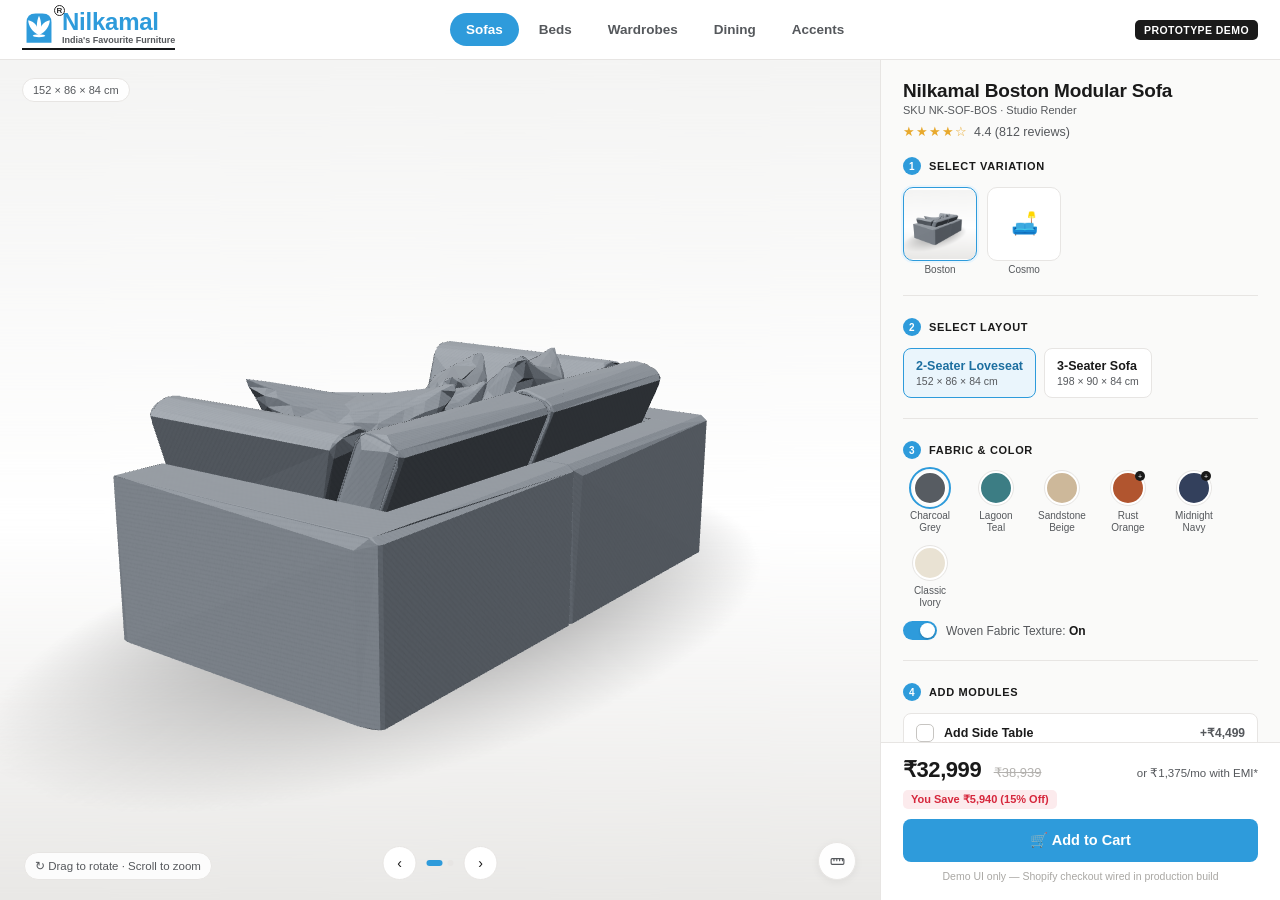
==== index.html @ 1530ca04 "fix: Boston sofa GLBs (sofa1-var1/var2) shipped with KHR_materials_unlit + no vertex normals, unlike" ====
<!doctype html>
<html lang="en">
<head>
<meta charset="utf-8" />
<meta name="viewport" content="width=device-width, initial-scale=1" />
<title>Nilkamal 3D Configurator — Demo Prototype</title>
<link rel="stylesheet" href="./css/style.css" />
<script type="importmap">
{
  "imports": {
    "three": "./vendor/three/three.module.min.js"
  }
}
</script>
</head>
<body>

<header class="topbar">
  <div class="brand">
    <div class="brand-icon-wrap">
      <svg class="brand-icon" viewBox="0 0 60 60" xmlns="http://www.w3.org/2000/svg">
        <path d="M8,58 L8,22 Q8,6 24,6 L36,6 Q52,6 52,22 L52,58 Z" fill="#2E9BDB"/>
        <path d="M30,44 C25,35 25,20 30,10 C35,20 35,35 30,44 Z" fill="#ffffff"/>
        <path d="M30,44 C18,39 11,27 11,18 C23,20 30,31 30,44 Z" fill="#ffffff"/>
        <path d="M30,44 C42,39 49,27 49,18 C37,20 30,31 30,44 Z" fill="#ffffff"/>
        <ellipse cx="30" cy="45.5" rx="11" ry="2.6" fill="#ffffff"/>
      </svg>
      <span class="brand-reg">R</span>
    </div>
    <div class="brand-text">
      <span class="brand-word">Nilkamal</span>
      <span class="brand-tag">India's Favourite Furniture</span>
    </div>
  </div>
  <nav class="navtabs" id="navtabs"></nav>
  <div class="topbar-right">
    <span class="demo-pill">Prototype Demo</span>
  </div>
</header>

<div class="app">
  <div class="viewer-col">
    <canvas id="viewer-canvas"></canvas>
    <svg id="dimOverlay" class="dim-overlay"></svg>

    <div class="viewer-topleft" id="viewer-dims">152 × 86 × 84 cm</div>

    <div class="viewer-loading" id="viewer-loading">
      <div class="spinner"></div>
      <span>Loading model…</span>
    </div>

    <div class="toast" id="toast"><span class="dot"></span><span id="toast-text">Added to cart</span></div>

    <div class="viewer-hint">↻ Drag to rotate · Scroll to zoom</div>

    <button class="viewer-fab" id="toggleDims" title="Show measurements" aria-pressed="false">
      <svg width="17" height="17" viewBox="0 0 24 24" fill="none" xmlns="http://www.w3.org/2000/svg">
        <rect x="3" y="8" width="18" height="8" rx="1.5" stroke="currentColor" stroke-width="1.6"/>
        <path d="M7 8v3M11 8v3M15 8v3M19 8v3" stroke="currentColor" stroke-width="1.6" stroke-linecap="round"/>
      </svg>
    </button>

    <div class="viewer-nav">
      <button class="viewer-arrow" id="prevConfig">‹</button>
      <div class="viewer-dots" id="viewerDots"></div>
      <button class="viewer-arrow" id="nextConfig">›</button>
    </div>
  </div>

  <aside class="panel-col">
    <div class="panel-scroll" id="panel-scroll">
      <div class="p-title" id="p-title">—</div>
      <div class="p-sku" id="p-sku">—</div>
      <div class="p-rating">
        <span class="stars" id="p-stars">★★★★★</span>
        <span id="p-reviews">0 reviews</span>
      </div>

      <div id="steps"></div>
    </div>

    <div class="pricebar">
      <div class="price-row">
        <div>
          <span class="price-main" id="price-main">₹0</span>
          <span class="price-strike" id="price-strike"></span>
        </div>
        <div class="price-emi" id="price-emi">or ₹0/mo with EMI*</div>
      </div>
      <div class="price-save" id="price-save"></div>
      <button class="cta" id="addToCart">🛒 Add to Cart</button>
      <div class="cta-note">Demo UI only — Shopify checkout wired in production build</div>
    </div>
  </aside>
</div>

<script type="module" src="./js/main.js"></script>
</body>
</html>
---- css/style.css ----
:root {
  --brand: #2E9BDB;
  --brand-dark: #1D6FA0;
  --brand-tint: #EAF5FC;
  --navy: #0F2A47;
  --sale: #D6273C;
  --ink: #1a1a1a;
  --ink-soft: #55585c;
  --line: #e7e5e3;
  --panel: #fafaf9;
  --bg: #ffffff;
  --success: #1e8e4f;
  --radius: 10px;
  --font: -apple-system, BlinkMacSystemFont, "Segoe UI", Roboto, Helvetica, Arial, sans-serif;
}

* { box-sizing: border-box; }
html, body { height: 100%; }
body {
  margin: 0;
  font-family: var(--font);
  color: var(--ink);
  background: var(--bg);
  -webkit-font-smoothing: antialiased;
  overflow: hidden;
}

/* ---------- Header ---------- */
.topbar {
  height: 60px;
  display: flex;
  align-items: center;
  justify-content: space-between;
  padding: 0 22px;
  border-bottom: 1px solid var(--line);
  background: #fff;
  position: relative;
  z-index: 20;
}
.brand {
  display: flex;
  align-items: flex-end;
  gap: 6px;
  position: relative;
  padding-bottom: 3px;
  border-bottom: 2.5px solid #16181a;
}
.brand-icon-wrap { position: relative; flex-shrink: 0; margin-bottom: 1px; }
.brand-icon { width: 34px; height: 34px; display: block; }
.brand-reg {
  position: absolute;
  top: -5px;
  right: -9px;
  font-size: 8px;
  font-weight: 700;
  color: #2a2a2a;
  border: 1px solid #2a2a2a;
  border-radius: 50%;
  width: 11px;
  height: 11px;
  display: flex;
  align-items: center;
  justify-content: center;
  background: #fff;
}
.brand-text { display: flex; flex-direction: column; line-height: 1; }
.brand-word {
  font-family: "Arial Rounded MT Bold", "Segoe UI", Verdana, var(--font);
  font-weight: 800;
  font-size: 24px;
  letter-spacing: -0.01em;
  color: var(--brand);
}
.brand-tag {
  font-size: 9px;
  color: var(--ink-soft);
  font-weight: 600;
  white-space: nowrap;
  margin-top: 2px;
}
.navtabs { display: flex; gap: 4px; }
.navtab {
  border: none;
  background: transparent;
  padding: 9px 16px;
  font-size: 13.5px;
  font-weight: 600;
  color: var(--ink-soft);
  cursor: pointer;
  border-radius: 999px;
  transition: background .15s, color .15s;
}
.navtab:hover { background: var(--brand-tint); color: var(--brand-dark); }
.navtab.active { background: var(--brand); color: #fff; }
.topbar-right { display: flex; align-items: center; gap: 14px; font-size: 12px; color: var(--ink-soft); }
.demo-pill {
  font-size: 10.5px;
  font-weight: 700;
  letter-spacing: .04em;
  text-transform: uppercase;
  background: var(--ink);
  color: #fff;
  padding: 4px 9px;
  border-radius: 5px;
}

/* ---------- Layout ---------- */
.app { height: calc(100% - 60px); display: flex; }
.viewer-col { flex: 1 1 auto; position: relative; background: #fff; min-width: 0; }
.panel-col {
  width: 400px;
  flex: 0 0 400px;
  border-left: 1px solid var(--line);
  background: var(--panel);
  display: flex;
  flex-direction: column;
  height: 100%;
}

/* ---------- Viewer ---------- */
#viewer-canvas { position: absolute; inset: 0; display: block; width: 100%; height: 100%; }

.dim-overlay {
  position: absolute;
  inset: 0;
  width: 100%;
  height: 100%;
  pointer-events: none;
  transition: opacity .15s;
}
.dim-line { stroke: #7a7d82; stroke-width: 1.2; }
.dim-group.dim-width .dim-line, .dim-group.dim-height .dim-line { stroke: #8b8e93; }
.dim-label-bg { fill: #ffffff; stroke: #e2e0dd; stroke-width: 1; rx: 4; ry: 4; }
.dim-label {
  font-family: var(--font);
  font-size: 11px;
  font-weight: 700;
  fill: var(--ink);
  text-anchor: middle;
  dominant-baseline: middle;
}
.viewer-hint {
  position: absolute;
  bottom: 20px;
  left: 24px;
  font-size: 11.5px;
  color: var(--ink-soft);
  display: flex;
  align-items: center;
  gap: 6px;
  background: rgba(255,255,255,.85);
  padding: 6px 10px;
  border-radius: 999px;
  border: 1px solid var(--line);
  pointer-events: none;
}
.viewer-nav {
  position: absolute;
  bottom: 20px;
  left: 50%;
  transform: translateX(-50%);
  display: flex;
  align-items: center;
  gap: 10px;
}
.viewer-arrow {
  width: 34px; height: 34px;
  border-radius: 50%;
  border: 1px solid var(--line);
  background: #fff;
  display: flex; align-items: center; justify-content: center;
  cursor: pointer;
  font-size: 14px;
  color: var(--ink);
  transition: border-color .15s, color .15s;
}
.viewer-arrow:hover { border-color: var(--brand); color: var(--brand); }
.viewer-dots { display: flex; gap: 5px; }
.viewer-dot { width: 6px; height: 6px; border-radius: 50%; background: var(--line); }
.viewer-dot.active { background: var(--brand); width: 16px; border-radius: 4px; }

.viewer-fab {
  position: absolute;
  bottom: 20px;
  right: 24px;
  width: 38px; height: 38px;
  border-radius: 50%;
  border: 1px solid var(--line);
  background: rgba(255,255,255,.92);
  display: flex; align-items: center; justify-content: center;
  cursor: pointer;
  color: var(--ink-soft);
  box-shadow: 0 2px 8px rgba(0,0,0,.06);
  transition: border-color .15s, color .15s, background .15s;
}
.viewer-fab:hover { border-color: var(--brand); color: var(--brand); }
.viewer-fab.active { background: var(--brand); border-color: var(--brand); color: #fff; }

.viewer-topleft {
  position: absolute; top: 18px; left: 22px;
  font-size: 11px; color: var(--ink-soft);
  background: rgba(255,255,255,.85);
  padding: 5px 10px; border-radius: 999px;
  border: 1px solid var(--line);
}
.viewer-loading {
  position: absolute; inset: 0;
  display: flex; align-items: center; justify-content: center;
  background: rgba(255,255,255,.72);
  font-size: 13px; color: var(--ink-soft);
  gap: 10px;
  transition: opacity .2s;
  pointer-events: none;
}
.viewer-loading.hidden { opacity: 0; }
.spinner {
  width: 18px; height: 18px;
  border-radius: 50%;
  border: 2px solid var(--line);
  border-top-color: var(--brand);
  animation: spin .8s linear infinite;
}
@keyframes spin { to { transform: rotate(360deg); } }

.toast {
  position: absolute;
  top: 20px; right: 24px;
  background: var(--ink);
  color: #fff;
  padding: 10px 16px;
  border-radius: 8px;
  font-size: 13px;
  display: flex; align-items: center; gap: 8px;
  opacity: 0;
  transform: translateY(-8px);
  transition: opacity .25s, transform .25s;
  pointer-events: none;
}
.toast.show { opacity: 1; transform: translateY(0); }
.toast .dot { width: 7px; height: 7px; border-radius: 50%; background: var(--success); }

/* ---------- Panel ---------- */
.panel-scroll { flex: 1 1 auto; overflow-y: auto; padding: 20px 22px 10px; scroll-behavior: smooth; }
.panel-scroll::-webkit-scrollbar { width: 7px; }
.panel-scroll::-webkit-scrollbar-thumb { background: #ddd; border-radius: 4px; }
#steps { transition: opacity .16s ease; }
#steps.fading { opacity: 0.35; }

.p-title { font-size: 19px; font-weight: 700; margin: 0 0 2px; letter-spacing: -0.01em; }
.p-sku { font-size: 11px; color: var(--ink-soft); margin-bottom: 8px; }
.p-rating { display: flex; align-items: center; gap: 6px; font-size: 12.5px; color: var(--ink-soft); margin-bottom: 18px; }
.stars { color: #e8a92d; letter-spacing: 1px; }

.step {
  margin-bottom: 22px;
  padding-bottom: 20px;
  border-bottom: 1px solid var(--line);
}
.step:last-child { border-bottom: none; }
.step-label {
  font-size: 11px;
  font-weight: 700;
  letter-spacing: .06em;
  text-transform: uppercase;
  color: var(--ink);
  display: flex;
  align-items: center;
  gap: 8px;
  margin-bottom: 12px;
}
.step-num {
  width: 18px; height: 18px;
  border-radius: 50%;
  background: var(--brand);
  color: #fff;
  font-size: 10px;
  display: flex; align-items: center; justify-content: center;
  font-weight: 800;
}

.chip-row { display: flex; flex-wrap: wrap; gap: 8px; }
.chip {
  border: 1px solid var(--line);
  background: #fff;
  border-radius: 8px;
  padding: 10px 12px;
  cursor: pointer;
  font-size: 12.5px;
  font-weight: 600;
  color: var(--ink);
  transition: border-color .15s, background .15s;
  display: flex;
  flex-direction: column;
  gap: 2px;
  min-width: 92px;
}
.chip .chip-sub { font-size: 10.5px; color: var(--ink-soft); font-weight: 500; }
.chip:hover { border-color: var(--brand); }
.chip.active { border-color: var(--brand); background: var(--brand-tint); color: var(--brand-dark); }

.thumb-row { display: flex; flex-wrap: wrap; gap: 10px; }
.thumb-btn {
  width: 74px; height: 74px;
  border-radius: 10px;
  border: 1.5px solid var(--line);
  background: #fff center/contain no-repeat;
  cursor: pointer;
  position: relative;
  overflow: hidden;
  transition: border-color .15s, box-shadow .15s;
}
.thumb-btn:hover { border-color: var(--brand); }
.thumb-btn.active { border-color: var(--brand); box-shadow: 0 0 0 2px var(--brand-tint); }
.thumb-btn .thumb-fallback {
  position: absolute; inset: 0;
  display: flex; align-items: center; justify-content: center;
  font-size: 22px;
}
.thumb-label {
  font-size: 10px;
  text-align: center;
  color: var(--ink-soft);
  margin-top: 3px;
  max-width: 74px;
}
.thumb-wrap { display: flex; flex-direction: column; align-items: center; }

.swatch-row { display: flex; flex-wrap: wrap; gap: 12px; }
.swatch-wrap { display: flex; flex-direction: column; align-items: center; gap: 5px; width: 54px; }
.swatch {
  width: 34px; height: 34px;
  border-radius: 50%;
  cursor: pointer;
  border: 2px solid #fff;
  outline: 1px solid var(--line);
  position: relative;
  transition: outline-color .15s, transform .1s;
}
.swatch:hover { transform: scale(1.06); }
.swatch.active { outline: 2px solid var(--brand); outline-offset: 2px; }
.swatch .premium-dot {
  position: absolute; top: -2px; right: -2px;
  width: 10px; height: 10px; border-radius: 50%;
  background: var(--ink); color: #fff; font-size: 7px;
  display: flex; align-items: center; justify-content: center;
}
.swatch-label { font-size: 10px; color: var(--ink-soft); text-align: center; line-height: 1.2; }

.module-row { display: flex; flex-direction: column; gap: 10px; }
.module-item {
  display: flex; align-items: center; justify-content: space-between;
  border: 1px solid var(--line);
  border-radius: 8px;
  padding: 10px 12px;
  cursor: pointer;
  background: #fff;
  transition: border-color .15s, background .15s;
}
.module-item.active { border-color: var(--brand); background: var(--brand-tint); }
.module-left { display: flex; align-items: center; gap: 10px; font-size: 12.5px; font-weight: 600; }
.module-checkbox {
  width: 18px; height: 18px;
  border-radius: 5px;
  border: 1.5px solid #c7c5c2;
  display: flex; align-items: center; justify-content: center;
  font-size: 11px; color: #fff;
  flex-shrink: 0;
}
.module-item.active .module-checkbox { background: var(--brand); border-color: var(--brand); }
.module-price { font-size: 12px; color: var(--ink-soft); font-weight: 600; }

.texture-toggle {
  display: flex;
  align-items: center;
  gap: 9px;
  margin-top: 12px;
  cursor: pointer;
  user-select: none;
}
.tt-track {
  width: 34px; height: 19px;
  border-radius: 999px;
  background: #d9d7d3;
  position: relative;
  transition: background .15s;
  flex-shrink: 0;
}
.texture-toggle.active .tt-track { background: var(--brand); }
.tt-thumb {
  position: absolute;
  top: 2px; left: 2px;
  width: 15px; height: 15px;
  border-radius: 50%;
  background: #fff;
  box-shadow: 0 1px 2px rgba(0,0,0,.25);
  transition: left .15s;
}
.texture-toggle.active .tt-thumb { left: 17px; }
.tt-label { font-size: 12px; color: var(--ink-soft); }
.tt-label strong { color: var(--ink); font-weight: 700; }

.stepper-row { display: flex; align-items: center; gap: 14px; }
.stepper-btn {
  width: 30px; height: 30px; border-radius: 50%;
  border: 1px solid var(--line); background: #fff;
  font-size: 15px; cursor: pointer; color: var(--ink);
  display: flex; align-items: center; justify-content: center;
}
.stepper-btn:hover { border-color: var(--brand); color: var(--brand); }
.stepper-btn:disabled { opacity: .35; cursor: not-allowed; }
.stepper-val { font-size: 14px; font-weight: 700; min-width: 90px; text-align: center; }

/* ---------- Price bar ---------- */
.pricebar {
  border-top: 1px solid var(--line);
  background: #fff;
  padding: 14px 22px 18px;
  flex-shrink: 0;
}
.price-row { display: flex; align-items: baseline; justify-content: space-between; margin-bottom: 6px; }
.price-main { font-size: 22px; font-weight: 800; letter-spacing: -0.02em; }
.price-strike { font-size: 13px; color: #b3b1ae; text-decoration: line-through; margin-left: 8px; font-weight: 500; }
.price-emi { font-size: 11.5px; color: var(--ink-soft); }
.price-save {
  font-size: 11px;
  font-weight: 700;
  color: var(--sale);
  background: #FCEBED;
  display: inline-block;
  padding: 3px 8px;
  border-radius: 5px;
  margin-bottom: 10px;
}
.cta {
  width: 100%;
  border: none;
  background: var(--brand);
  color: #fff;
  font-size: 14.5px;
  font-weight: 700;
  padding: 13px 0;
  border-radius: 8px;
  cursor: pointer;
  transition: background .15s, transform .05s;
  display: flex; align-items: center; justify-content: center; gap: 8px;
}
.cta:hover { background: var(--brand-dark); }
.cta:active { transform: scale(.99); }
.cta-note { text-align: center; font-size: 10.5px; color: #a9a7a3; margin-top: 8px; }

/* scrollbar for panel on firefox */
.panel-scroll { scrollbar-width: thin; }

@media (max-width: 980px) {
  .panel-col { width: 340px; flex-basis: 340px; }
  .brand-tag { display: none; }
}
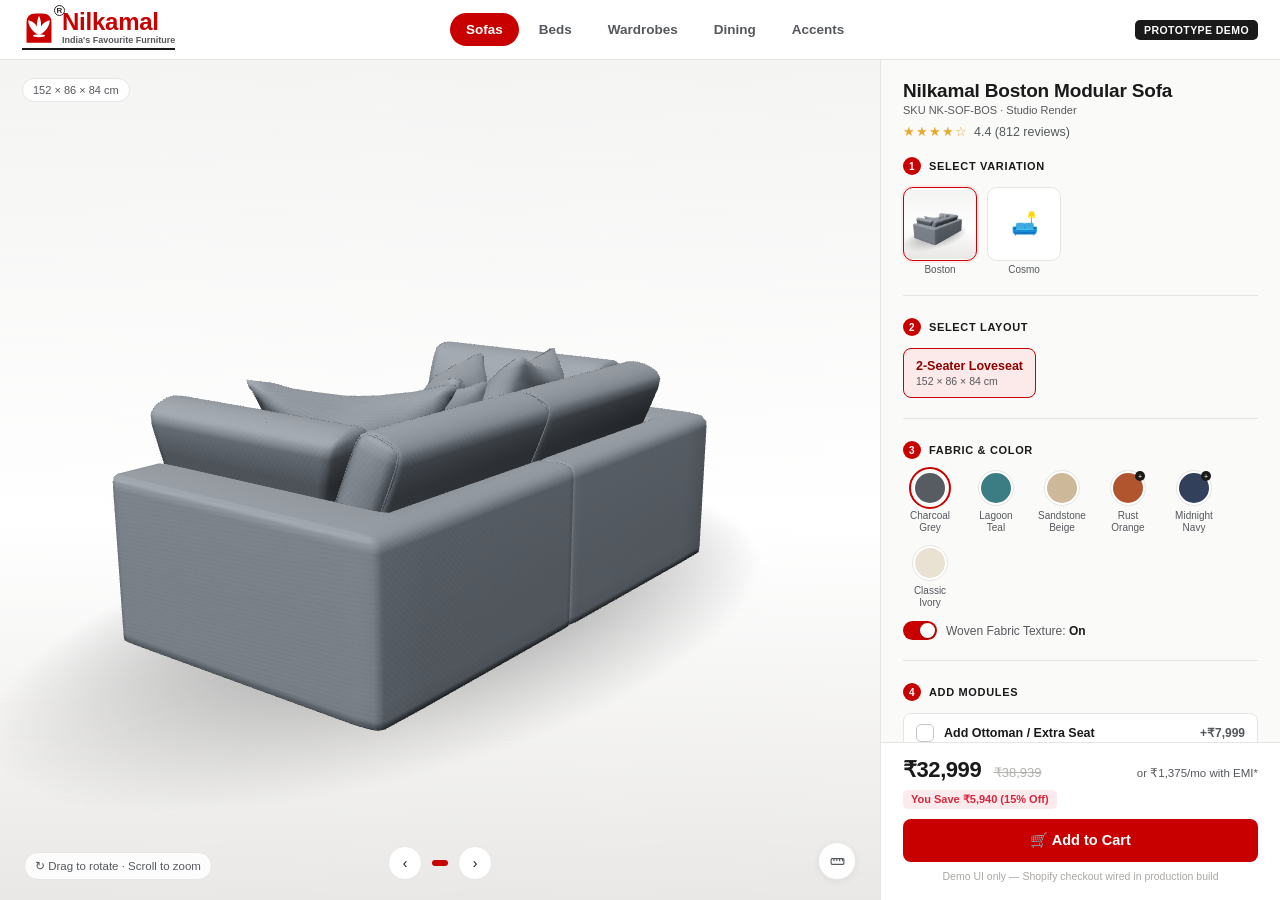
==== commit f3638293: "style: apply red theme to homepage configurator" ====
--- a/index.html
+++ b/index.html
@@ -19,7 +19,7 @@
   <div class="brand">
     <div class="brand-icon-wrap">
       <svg class="brand-icon" viewBox="0 0 60 60" xmlns="http://www.w3.org/2000/svg">
-        <path d="M8,58 L8,22 Q8,6 24,6 L36,6 Q52,6 52,22 L52,58 Z" fill="#2E9BDB"/>
+        <path d="M8,58 L8,22 Q8,6 24,6 L36,6 Q52,6 52,22 L52,58 Z" fill="#C80000"/>
         <path d="M30,44 C25,35 25,20 30,10 C35,20 35,35 30,44 Z" fill="#ffffff"/>
         <path d="M30,44 C18,39 11,27 11,18 C23,20 30,31 30,44 Z" fill="#ffffff"/>
         <path d="M30,44 C42,39 49,27 49,18 C37,20 30,31 30,44 Z" fill="#ffffff"/>
--- a/css/style.css
+++ b/css/style.css
@@ -1,7 +1,13 @@
 :root {
-  --brand: #2E9BDB;
-  --brand-dark: #1D6FA0;
-  --brand-tint: #EAF5FC;
+  /* Rebrand: blue -> Nilkamal red (#C80000), matching nilkamalhomes.com.
+     --brand-dark/--brand-tint re-derived at the same HSL saturation/
+     lightness ratios as the original blue trio (same approach used for
+     the /modular/ configurator's rebrand) so hover/tint states keep the
+     same relative contrast. White-on-brand text (.cta, .navtab.active,
+     .step-num) checked at 6.08:1 against #C80000, passes WCAG AA. */
+  --brand: #C80000;
+  --brand-dark: #8D0101;
+  --brand-tint: #FCEAEA;
   --navy: #0F2A47;
   --sale: #D6273C;
   --ink: #1a1a1a;
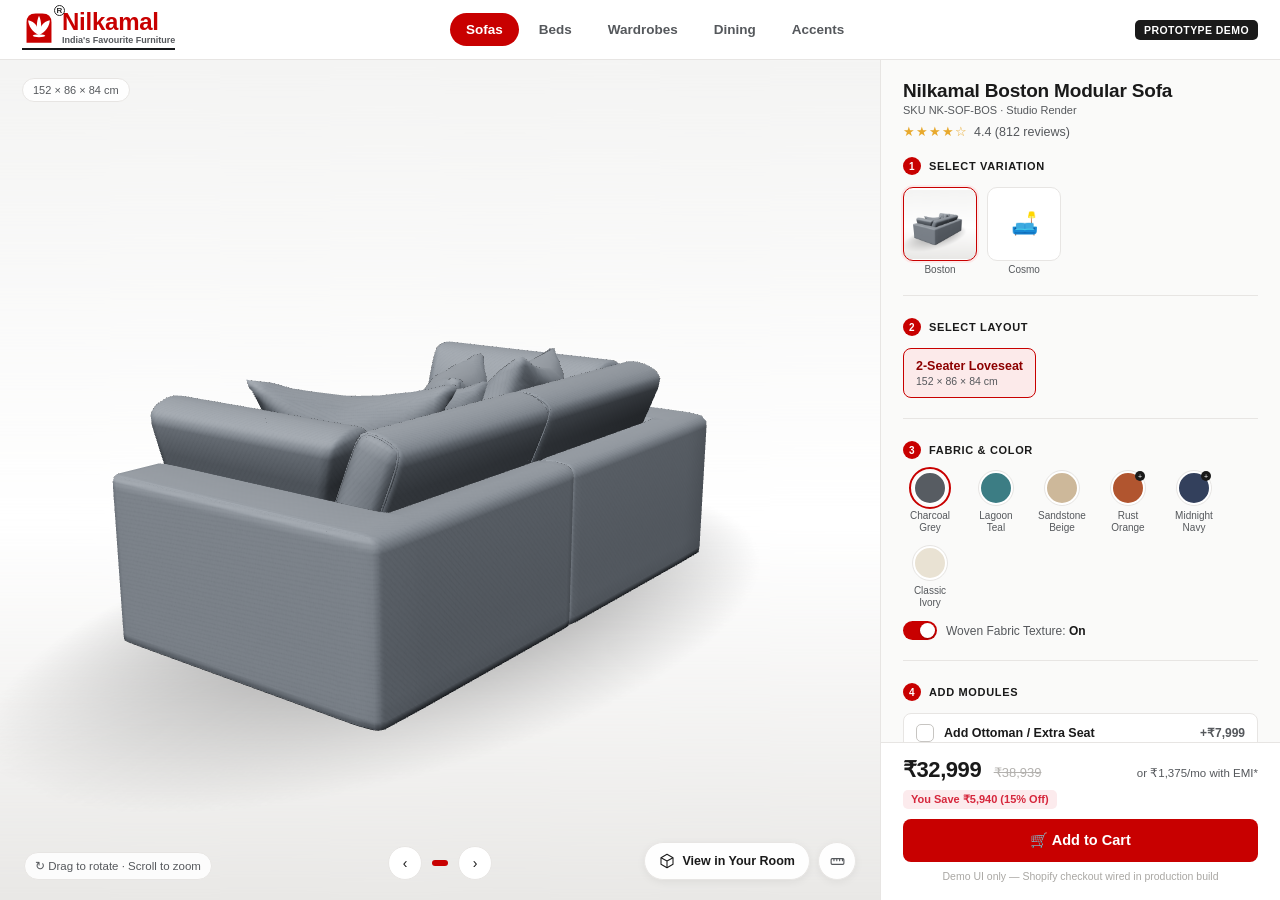
==== commit 9bc09fd0: "feat: add Android WebXR AR flow with floor detection" ====
--- a/index.html
+++ b/index.html
@@ -61,6 +61,26 @@
       </svg>
     </button>
 
+    <button class="ar-fab" id="arButton" title="View in your room (AR)">
+      <svg width="16" height="16" viewBox="0 0 24 24" fill="none" xmlns="http://www.w3.org/2000/svg">
+        <path d="M12 2 3 7v10l9 5 9-5V7l-9-5Z" stroke="currentColor" stroke-width="1.6" stroke-linejoin="round"/>
+        <path d="M3 7l9 5 9-5M12 12v10" stroke="currentColor" stroke-width="1.6" stroke-linejoin="round"/>
+      </svg>
+      <span>View in Your Room</span>
+    </button>
+
+    <!-- WebXR "dom-overlay" root: hidden until an AR session is active, then
+         used for the scanning prompt / placement hint / exit control. Android
+         + Chrome only (see js/ar.js); no effect on desktop rendering. -->
+    <div class="ar-overlay" id="arOverlay">
+      <button class="ar-exit" id="arExitBtn" title="Exit AR" aria-label="Exit AR">&#10005;</button>
+      <div class="ar-banner" id="arBanner">
+        <span class="ar-banner-dot"></span>
+        <span id="arBannerText">Move your phone slowly to find a floor&hellip;</span>
+      </div>
+      <div class="ar-hint" id="arHint"></div>
+    </div>
+
     <div class="viewer-nav">
       <button class="viewer-arrow" id="prevConfig">‹</button>
       <div class="viewer-dots" id="viewerDots"></div>
@@ -96,5 +116,6 @@
 </div>
 
 <script type="module" src="./js/main.js"></script>
+<script type="module" src="./js/ar.js"></script>
 </body>
 </html>
--- a/css/style.css
+++ b/css/style.css
@@ -202,6 +202,79 @@
 .viewer-fab:hover { border-color: var(--brand); color: var(--brand); }
 .viewer-fab.active { background: var(--brand); border-color: var(--brand); color: #fff; }
 
+/* ---------- "View in Your Room" AR entry point (Android/Chrome WebXR) ---------- */
+.ar-fab {
+  position: absolute;
+  bottom: 20px;
+  right: 70px;
+  height: 38px;
+  padding: 0 14px;
+  border-radius: 19px;
+  border: 1px solid var(--line);
+  background: rgba(255,255,255,.92);
+  display: flex; align-items: center; gap: 7px;
+  font-size: 12.5px; font-weight: 600;
+  color: var(--ink);
+  cursor: pointer;
+  box-shadow: 0 2px 8px rgba(0,0,0,.06);
+  transition: border-color .15s, color .15s;
+}
+.ar-fab:hover { border-color: var(--brand); color: var(--brand); }
+.ar-fab.hidden { display: none; }
+
+/* WebXR dom-overlay root. The browser takes over sizing/positioning of this
+   element for the duration of an active AR session; outside a session it is
+   just an absolutely-positioned layer over the viewer, hidden until active. */
+.ar-overlay {
+  position: absolute; inset: 0;
+  display: none;
+  pointer-events: none;
+  z-index: 5;
+}
+.ar-overlay.active { display: block; }
+.ar-overlay.active .ar-exit,
+.ar-overlay.active .ar-banner { pointer-events: auto; }
+
+.ar-exit {
+  position: absolute; top: 16px; right: 16px;
+  width: 34px; height: 34px;
+  border-radius: 50%;
+  border: none;
+  background: rgba(20,20,20,.55);
+  color: #fff;
+  font-size: 15px;
+  display: flex; align-items: center; justify-content: center;
+  cursor: pointer;
+}
+
+.ar-banner {
+  position: absolute; top: 16px; left: 50%; transform: translateX(-50%);
+  max-width: 82%;
+  background: rgba(20,20,20,.72);
+  color: #fff;
+  font-size: 13px;
+  padding: 9px 16px;
+  border-radius: 999px;
+  display: flex; align-items: center; gap: 8px;
+}
+.ar-banner-dot {
+  width: 7px; height: 7px; border-radius: 50%;
+  background: var(--brand);
+  flex: 0 0 auto;
+  animation: spin 1.4s linear infinite;
+}
+
+.ar-hint {
+  position: absolute; bottom: 28px; left: 50%; transform: translateX(-50%);
+  background: rgba(20,20,20,.72);
+  color: #fff;
+  font-size: 12.5px;
+  padding: 8px 14px;
+  border-radius: 999px;
+  display: none;
+  white-space: nowrap;
+}
+
 .viewer-topleft {
   position: absolute; top: 18px; left: 22px;
   font-size: 11px; color: var(--ink-soft);
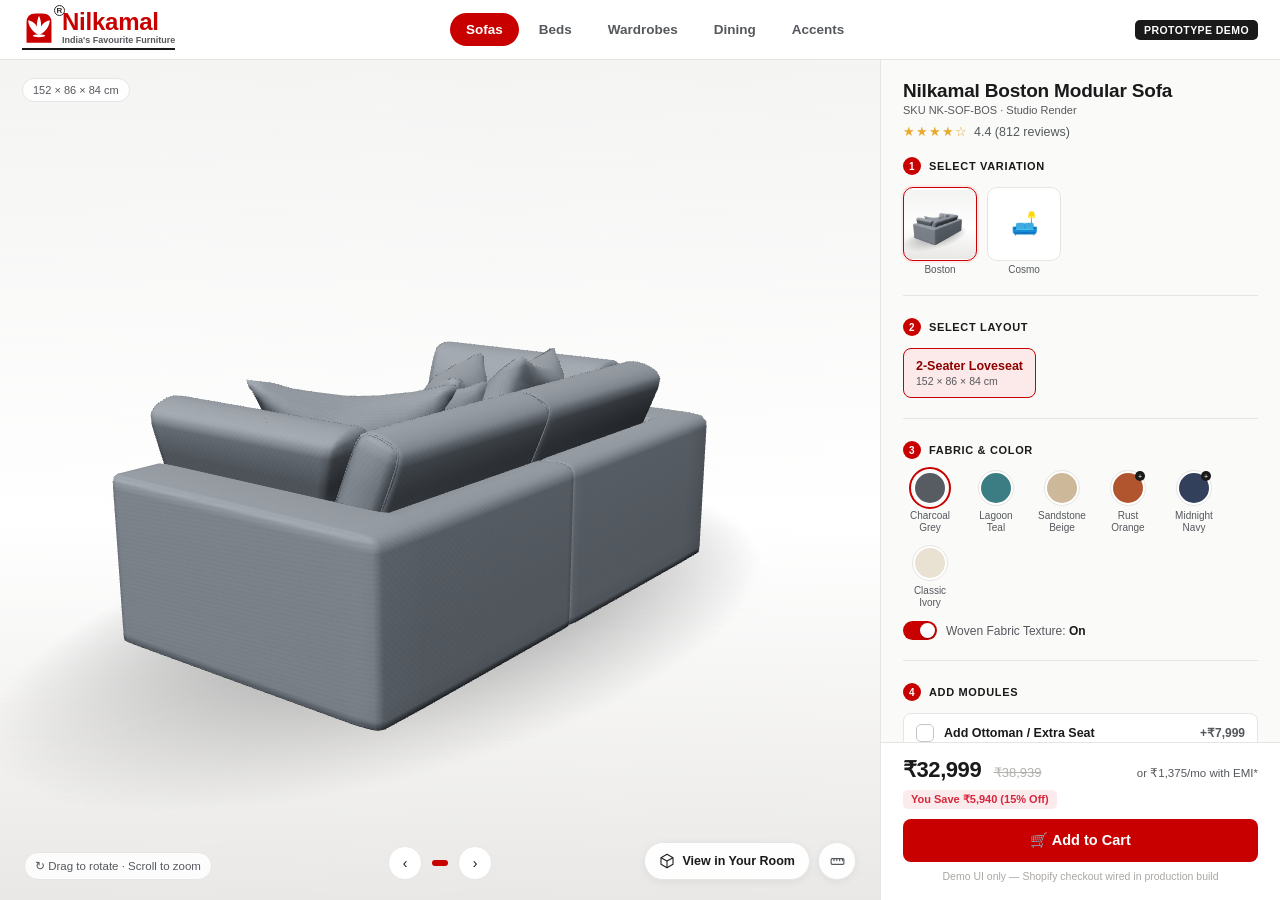
==== commit d5f20038: "feat: add iOS AR Quick Look flow with USDZ models" ====
--- a/index.html
+++ b/index.html
@@ -69,6 +69,17 @@
       <span>View in Your Room</span>
     </button>
 
+    <!-- iOS Safari path (js/ar-ios.js): AR Quick Look is launched via a real
+         rel="ar" anchor pointing at a .usdz file, not JS/WebXR. Quick Look
+         requires an <img> as the anchor's first child (Apple/WebKit
+         requirement) — img is repurposed as the visible button content here.
+         Hidden by default; js/ar-ios.js shows exactly one of this or
+         #arButton depending on feature detection, never both. -->
+    <a class="ar-fab hidden" id="arButtonIOS" rel="ar" href="#" title="View in your room (AR)">
+      <img id="arButtonIOSImg" alt="" width="16" height="16" src="data:image/svg+xml;utf8,<svg xmlns='http://www.w3.org/2000/svg' viewBox='0 0 24 24' fill='none'><path d='M12 2 3 7v10l9 5 9-5V7l-9-5Z' stroke='%23161616' stroke-width='1.6' stroke-linejoin='round'/><path d='M3 7l9 5 9-5M12 12v10' stroke='%23161616' stroke-width='1.6' stroke-linejoin='round'/></svg>" />
+      <span>View in Your Room</span>
+    </a>
+
     <!-- WebXR "dom-overlay" root: hidden until an AR session is active, then
          used for the scanning prompt / placement hint / exit control. Android
          + Chrome only (see js/ar.js); no effect on desktop rendering. -->
@@ -117,5 +128,6 @@
 
 <script type="module" src="./js/main.js"></script>
 <script type="module" src="./js/ar.js"></script>
+<script type="module" src="./js/ar-ios.js"></script>
 </body>
 </html>
--- a/css/style.css
+++ b/css/style.css
@@ -221,6 +221,8 @@
 }
 .ar-fab:hover { border-color: var(--brand); color: var(--brand); }
 .ar-fab.hidden { display: none; }
+a.ar-fab { text-decoration: none; }
+.ar-fab img { width: 16px; height: 16px; object-fit: cover; border-radius: 3px; flex: 0 0 auto; }
 
 /* WebXR dom-overlay root. The browser takes over sizing/positioning of this
    element for the duration of an active AR session; outside a session it is
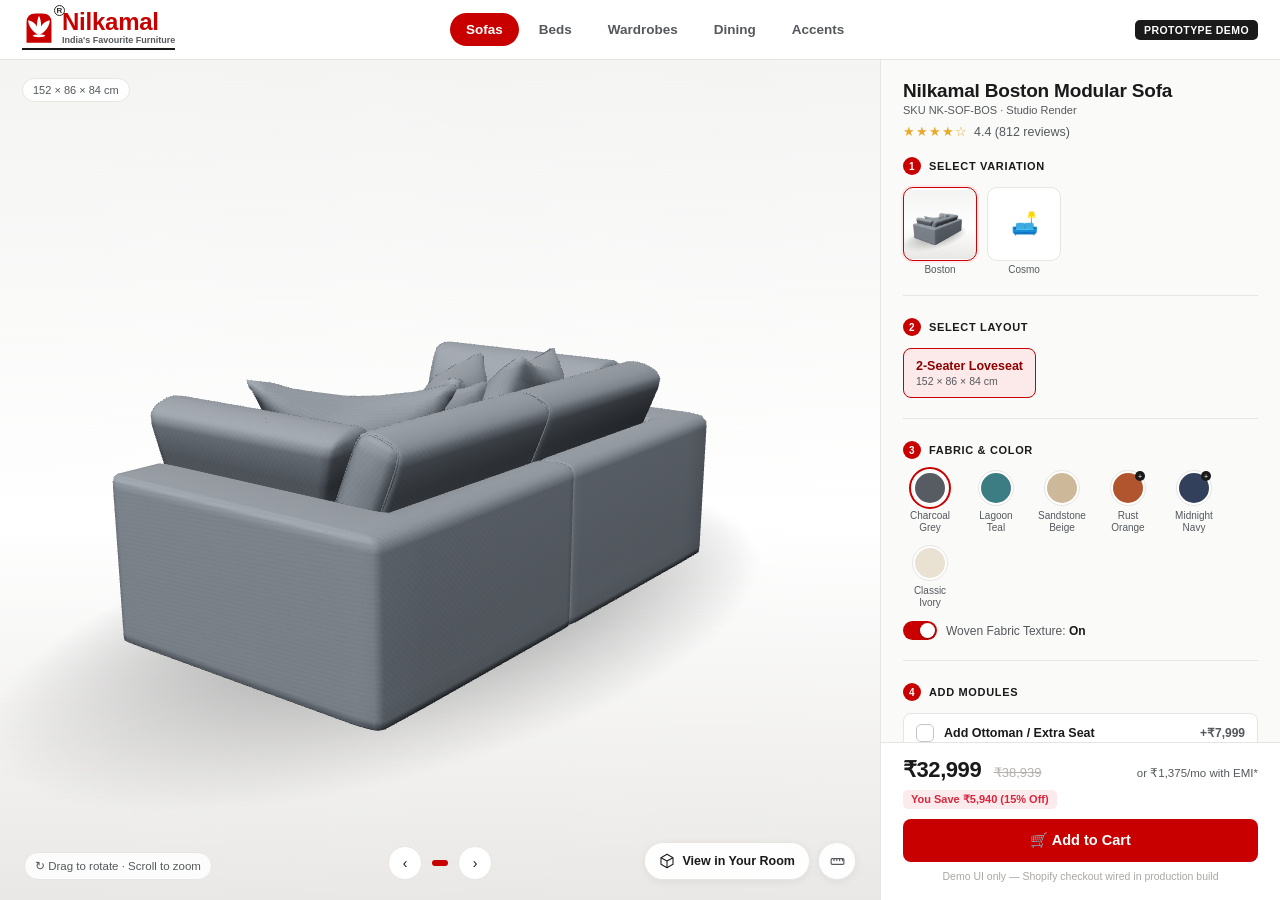
==== commit e76860fd: "feat: add unified AR entry point with device routing" ====
--- a/index.html
+++ b/index.html
@@ -61,7 +61,18 @@
       </svg>
     </button>
 
-    <button class="ar-fab" id="arButton" title="View in your room (AR)">
+    <!-- Unified "View in Your Room" AR entry point (js/ar-router.js).
+         Exactly one of these three sits visible at a time — chosen once at
+         load by feature detection (WebXR support checked first, then Quick
+         Look, then this graceful "unsupported" fallback) — so the shopper
+         only ever sees a single button and never has to pick a platform
+         themselves. All three share the .ar-fab styling, so they're
+         pixel-identical in position/look regardless of which is active;
+         only the underlying element type and click behavior differ because
+         Quick Look specifically requires a real rel="ar" anchor. -->
+
+    <!-- Android/Chrome path (js/ar.js, untouched by the router) -->
+    <button class="ar-fab hidden" id="arButton" title="View in your room (AR)">
       <svg width="16" height="16" viewBox="0 0 24 24" fill="none" xmlns="http://www.w3.org/2000/svg">
         <path d="M12 2 3 7v10l9 5 9-5V7l-9-5Z" stroke="currentColor" stroke-width="1.6" stroke-linejoin="round"/>
         <path d="M3 7l9 5 9-5M12 12v10" stroke="currentColor" stroke-width="1.6" stroke-linejoin="round"/>
@@ -72,13 +83,23 @@
     <!-- iOS Safari path (js/ar-ios.js): AR Quick Look is launched via a real
          rel="ar" anchor pointing at a .usdz file, not JS/WebXR. Quick Look
          requires an <img> as the anchor's first child (Apple/WebKit
-         requirement) — img is repurposed as the visible button content here.
-         Hidden by default; js/ar-ios.js shows exactly one of this or
-         #arButton depending on feature detection, never both. -->
+         requirement) — img is repurposed as the visible button content here. -->
     <a class="ar-fab hidden" id="arButtonIOS" rel="ar" href="#" title="View in your room (AR)">
       <img id="arButtonIOSImg" alt="" width="16" height="16" src="data:image/svg+xml;utf8,<svg xmlns='http://www.w3.org/2000/svg' viewBox='0 0 24 24' fill='none'><path d='M12 2 3 7v10l9 5 9-5V7l-9-5Z' stroke='%23161616' stroke-width='1.6' stroke-linejoin='round'/><path d='M3 7l9 5 9-5M12 12v10' stroke='%23161616' stroke-width='1.6' stroke-linejoin='round'/></svg>" />
       <span>View in Your Room</span>
     </a>
+
+    <!-- Neither WebXR nor Quick Look detected (e.g. desktop browsers) —
+         graceful fallback: still a real, visible button, not a silent
+         disappearance, but clicking it explains AR isn't available here
+         instead of attempting to launch anything. -->
+    <button class="ar-fab hidden" id="arButtonUnsupported" title="AR not supported on this device">
+      <svg width="16" height="16" viewBox="0 0 24 24" fill="none" xmlns="http://www.w3.org/2000/svg">
+        <path d="M12 2 3 7v10l9 5 9-5V7l-9-5Z" stroke="currentColor" stroke-width="1.6" stroke-linejoin="round"/>
+        <path d="M3 7l9 5 9-5M12 12v10" stroke="currentColor" stroke-width="1.6" stroke-linejoin="round"/>
+      </svg>
+      <span>View in Your Room</span>
+    </button>
 
     <!-- WebXR "dom-overlay" root: hidden until an AR session is active, then
          used for the scanning prompt / placement hint / exit control. Android
@@ -129,5 +150,6 @@
 <script type="module" src="./js/main.js"></script>
 <script type="module" src="./js/ar.js"></script>
 <script type="module" src="./js/ar-ios.js"></script>
+<script type="module" src="./js/ar-router.js"></script>
 </body>
 </html>
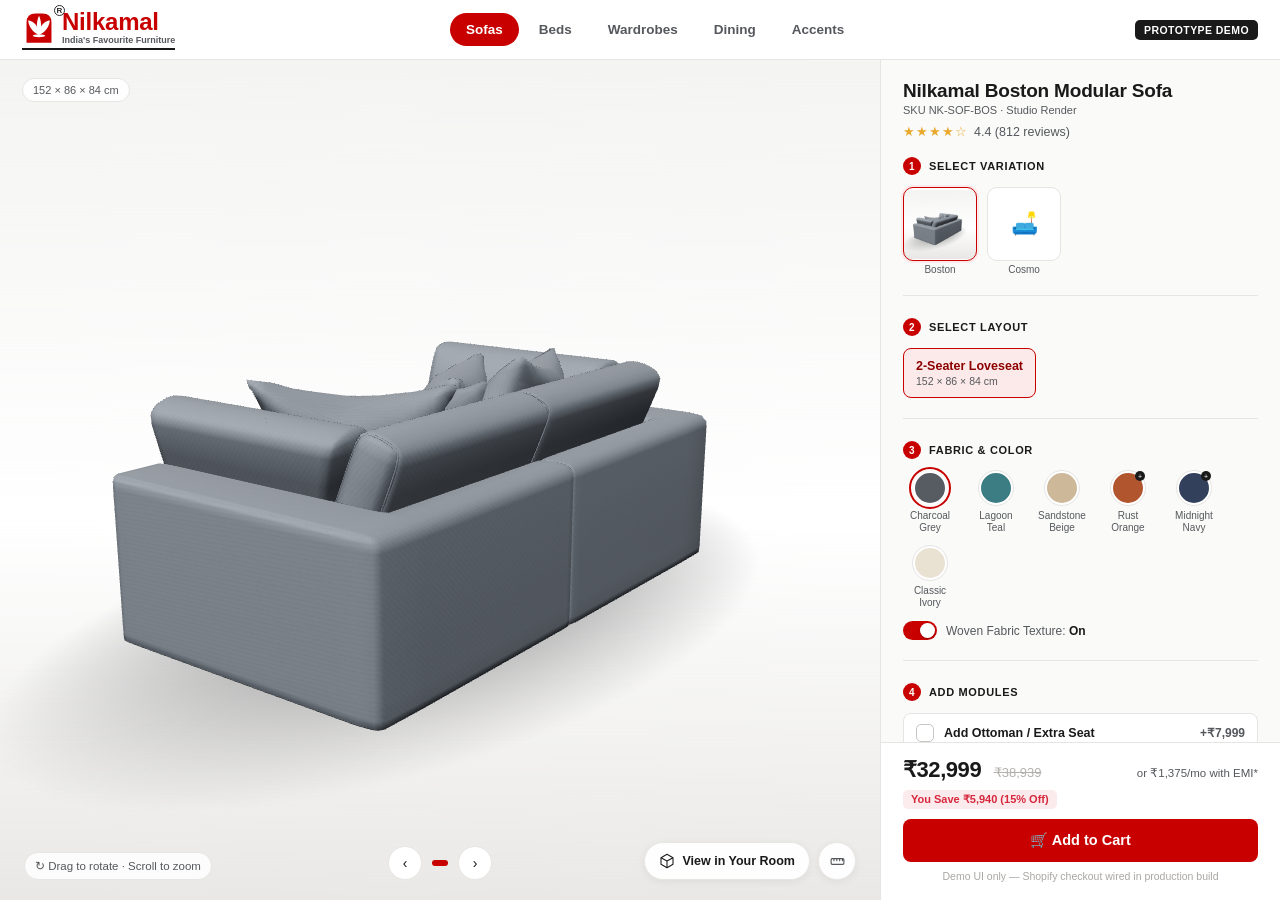
==== commit 7c083f19: "fix: detect in-app browser and show accurate AR fallback message" ====
--- a/index.html
+++ b/index.html
@@ -101,6 +101,20 @@
       <span>View in Your Room</span>
     </button>
 
+    <!-- Shown instead of the generic "AR isn't supported" toast specifically
+         when js/ar-router.js detects an in-app browser (Instagram, Facebook,
+         WhatsApp, etc.) — those WebViews block camera/AR APIs even on a
+         device/browser combo that would otherwise fully support AR, so the
+         generic message is actively misleading there. -->
+    <div class="inapp-panel hidden" id="inAppPanel">
+      <button class="inapp-panel-close" id="inAppPanelClose" aria-label="Close">&#10005;</button>
+      <p class="inapp-panel-text" id="inAppPanelText"></p>
+      <div class="inapp-panel-actions">
+        <button class="inapp-panel-btn" id="inAppOpenBrowserBtn">Open in Browser</button>
+        <button class="inapp-panel-btn inapp-panel-btn-secondary" id="inAppCopyLinkBtn">Copy Link</button>
+      </div>
+    </div>
+
     <!-- WebXR "dom-overlay" root: hidden until an AR session is active, then
          used for the scanning prompt / placement hint / exit control. Android
          + Chrome only (see js/ar.js); no effect on desktop rendering. -->
--- a/css/style.css
+++ b/css/style.css
@@ -277,6 +277,46 @@
   white-space: nowrap;
 }
 
+/* In-app-browser fallback panel (js/ar-router.js) — a small card, not a
+   full overlay, since no AR session is involved; anchored above the AR
+   button row so it reads as "more info about the button you just tapped". */
+.inapp-panel {
+  position: absolute;
+  left: 14px; right: 14px; bottom: 74px;
+  background: rgba(20,20,20,.92);
+  color: #fff;
+  border-radius: 12px;
+  padding: 14px 34px 14px 16px;
+  z-index: 6;
+}
+.inapp-panel.hidden { display: none; }
+.inapp-panel-text { margin: 0 0 12px; font-size: 12.5px; line-height: 1.45; }
+.inapp-panel-actions { display: flex; gap: 8px; flex-wrap: wrap; }
+.inapp-panel-btn {
+  flex: 1 1 auto;
+  min-width: 120px;
+  border: 1px solid rgba(255,255,255,.35);
+  background: transparent;
+  color: #fff;
+  font-size: 12.5px;
+  font-weight: 600;
+  padding: 9px 10px;
+  border-radius: 8px;
+  cursor: pointer;
+}
+.inapp-panel-btn:hover { border-color: #fff; }
+.inapp-panel-btn-secondary { background: rgba(255,255,255,.12); }
+.inapp-panel-close {
+  position: absolute; top: 10px; right: 10px;
+  width: 26px; height: 26px;
+  border: none; border-radius: 50%;
+  background: rgba(255,255,255,.14);
+  color: #fff;
+  font-size: 12px;
+  cursor: pointer;
+  display: flex; align-items: center; justify-content: center;
+}
+
 .viewer-topleft {
   position: absolute; top: 18px; left: 22px;
   font-size: 11px; color: var(--ink-soft);
@@ -536,3 +576,71 @@
   .panel-col { width: 340px; flex-basis: 340px; }
   .brand-tag { display: none; }
 }
+
+/* ---------- Mobile (phones, ~375-430px portrait) ----------
+   Below 980px the panel just narrows (see above), but the viewer/panel
+   split stays side-by-side, which breaks on real phone widths: the
+   panel-col's fixed 340px alone leaves almost no room for the 3D viewer,
+   and the bottom-row viewer controls (.viewer-hint / .viewer-nav /
+   .viewer-fab / .ar-fab), all sized and spaced for a wide desktop viewer,
+   collide with each other once that column narrows further. This stacks
+   the viewer above the panel instead of squeezing them side-by-side,
+   removes the decorative drag/zoom hint text that was the main source of
+   overlap with the nav dots, promotes the "View in Your Room" AR button
+   to its own full-width bar (it's this branch's headline feature — it
+   shouldn't fight the small utility icons for a corner), and enlarges
+   touch targets (>=44px) without touching anything above 760px (desktop/
+   tablet layout, and the WebXR/Quick Look AR flows themselves, untouched). */
+@media (max-width: 760px) {
+  .app { flex-direction: column; }
+  .viewer-col { flex: 0 0 auto; width: 100%; height: 46vh; min-height: 240px; }
+  .panel-col {
+    width: 100%;
+    height: auto;
+    flex: 1 1 auto;
+    min-height: 0;
+    border-left: none;
+    border-top: 1px solid var(--line);
+  }
+  .panel-scroll { min-height: 0; padding: 16px 16px 8px; }
+  .pricebar { padding: 12px 16px 16px; }
+
+  .topbar { padding: 0 14px; gap: 8px; }
+  .demo-pill { display: none; }
+  .navtabs { overflow-x: auto; -webkit-overflow-scrolling: touch; scrollbar-width: none; max-width: 46vw; }
+  .navtabs::-webkit-scrollbar { display: none; }
+  .navtab { white-space: nowrap; padding: 8px 12px; font-size: 12.5px; }
+
+  /* The hint text ("Drag to rotate / Scroll to zoom") sat at left:24px and
+     routinely overlapped the centered prev/next nav dots once the viewer
+     was this narrow — it's purely a decorative tip, so hide it here rather
+     than fight for space; drag/pinch is discoverable without it on touch. */
+  .viewer-hint { display: none; }
+
+  /* "View in Your Room" (js/ar-router.js picks exactly one of #arButton /
+     #arButtonIOS / #arButtonUnsupported, all sharing this .ar-fab class) —
+     was a ~160px pill pinned at right:70px, right next to the dimension
+     toggle and directly above the centered nav dots; on a 375px screen
+     those three together need more width than the screen has. Make it a
+     full-width bar at the very bottom instead, and shift the toggle + nav
+     row up to sit just above it. */
+  .ar-fab {
+    left: 12px; right: 12px; bottom: 14px; top: auto;
+    width: auto; height: 46px;
+    border-radius: 10px;
+    justify-content: center;
+    font-size: 13px;
+  }
+  .viewer-fab { bottom: 68px; right: 14px; width: 44px; height: 44px; }
+  .viewer-arrow { width: 44px; height: 44px; }
+  .viewer-nav { bottom: 68px; gap: 12px; }
+  .viewer-topleft { top: 12px; left: 12px; max-width: 55%; font-size: 10.5px; }
+  .toast { top: 12px; right: 12px; left: auto; max-width: 65%; }
+  .ar-exit { width: 44px; height: 44px; }
+}
+
+@media (max-width: 400px) {
+  .viewer-col { height: 42vh; min-height: 220px; }
+  .p-title { font-size: 17px; }
+  .price-main { font-size: 19px; }
+}
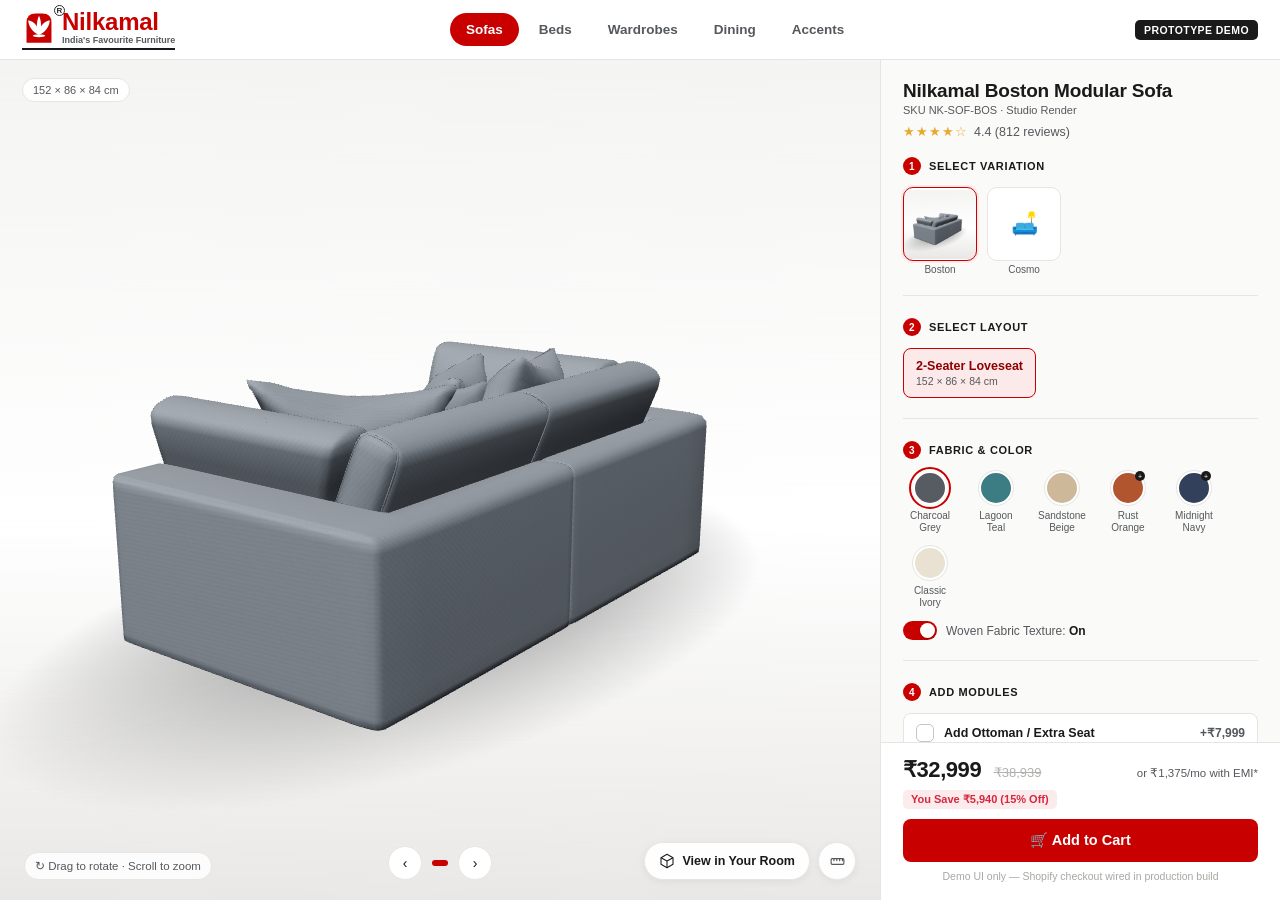
==== commit 868eb925: "feat: add on-screen AR diagnostics panel (user agent, isSessionSupported, exact errors)" ====
--- a/index.html
+++ b/index.html
@@ -115,6 +115,21 @@
       </div>
     </div>
 
+    <!-- Shown only when js/ar.js exhausts every fallback (full request, then
+         hit-test-only, then a completely bare AR request) and all three are
+         rejected by the device/browser itself. Surfaces the raw technical
+         facts (browser, exact error, WebXR API presence) directly on screen
+         so they can be read off a screenshot instead of needing developer
+         tools on the phone. -->
+    <div class="inapp-panel hidden" id="arDiagPanel">
+      <button class="inapp-panel-close" id="arDiagPanelClose" aria-label="Close">&#10005;</button>
+      <p class="inapp-panel-text">AR request was rejected by this device/browser at every level (see below). This is not something a page-side code change can work around — it needs comparing against the exact facts below.</p>
+      <p class="inapp-panel-text" id="arDiagPanelText" style="font-family: ui-monospace, monospace; font-size: 11px; white-space: pre-wrap;"></p>
+      <div class="inapp-panel-actions">
+        <button class="inapp-panel-btn" id="arDiagCopyBtn">Copy Diagnostics</button>
+      </div>
+    </div>
+
     <!-- WebXR "dom-overlay" root: hidden until an AR session is active, then
          used for the scanning prompt / placement hint / exit control. Android
          + Chrome only (see js/ar.js); no effect on desktop rendering. -->
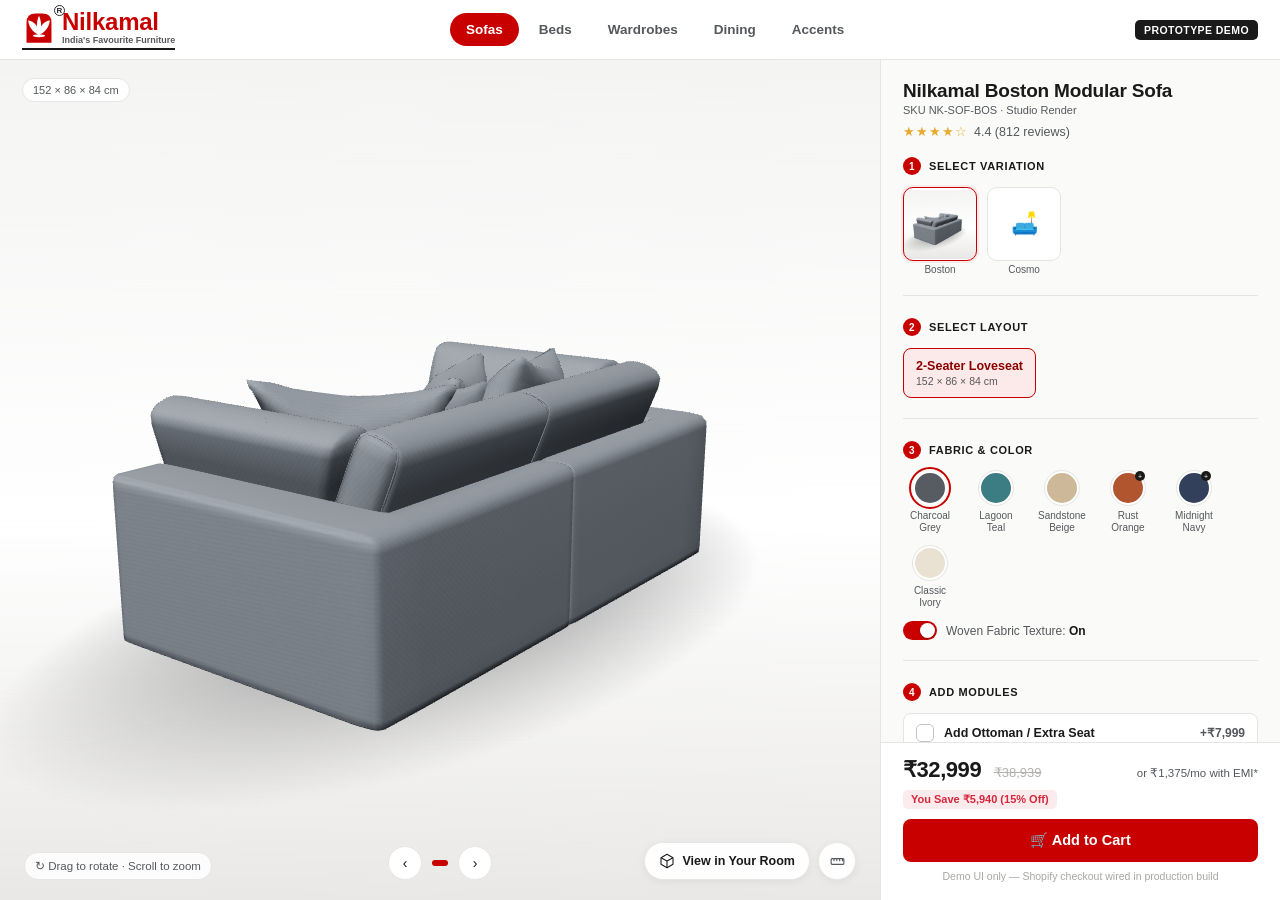
==== commit 300ba324: "improve: escalating floor-scan guidance + live hit-test diagnostics Reviewed the new test video: the" ====
--- a/index.html
+++ b/index.html
@@ -137,7 +137,7 @@
       <button class="ar-exit" id="arExitBtn" title="Exit AR" aria-label="Exit AR">&#10005;</button>
       <div class="ar-banner" id="arBanner">
         <span class="ar-banner-dot"></span>
-        <span id="arBannerText">Move your phone slowly to find a floor&hellip;</span>
+        <span id="arBannerText">Point your phone down at the floor and move it slowly side to side&hellip;</span>
       </div>
       <div class="ar-hint" id="arHint"></div>
     </div>
